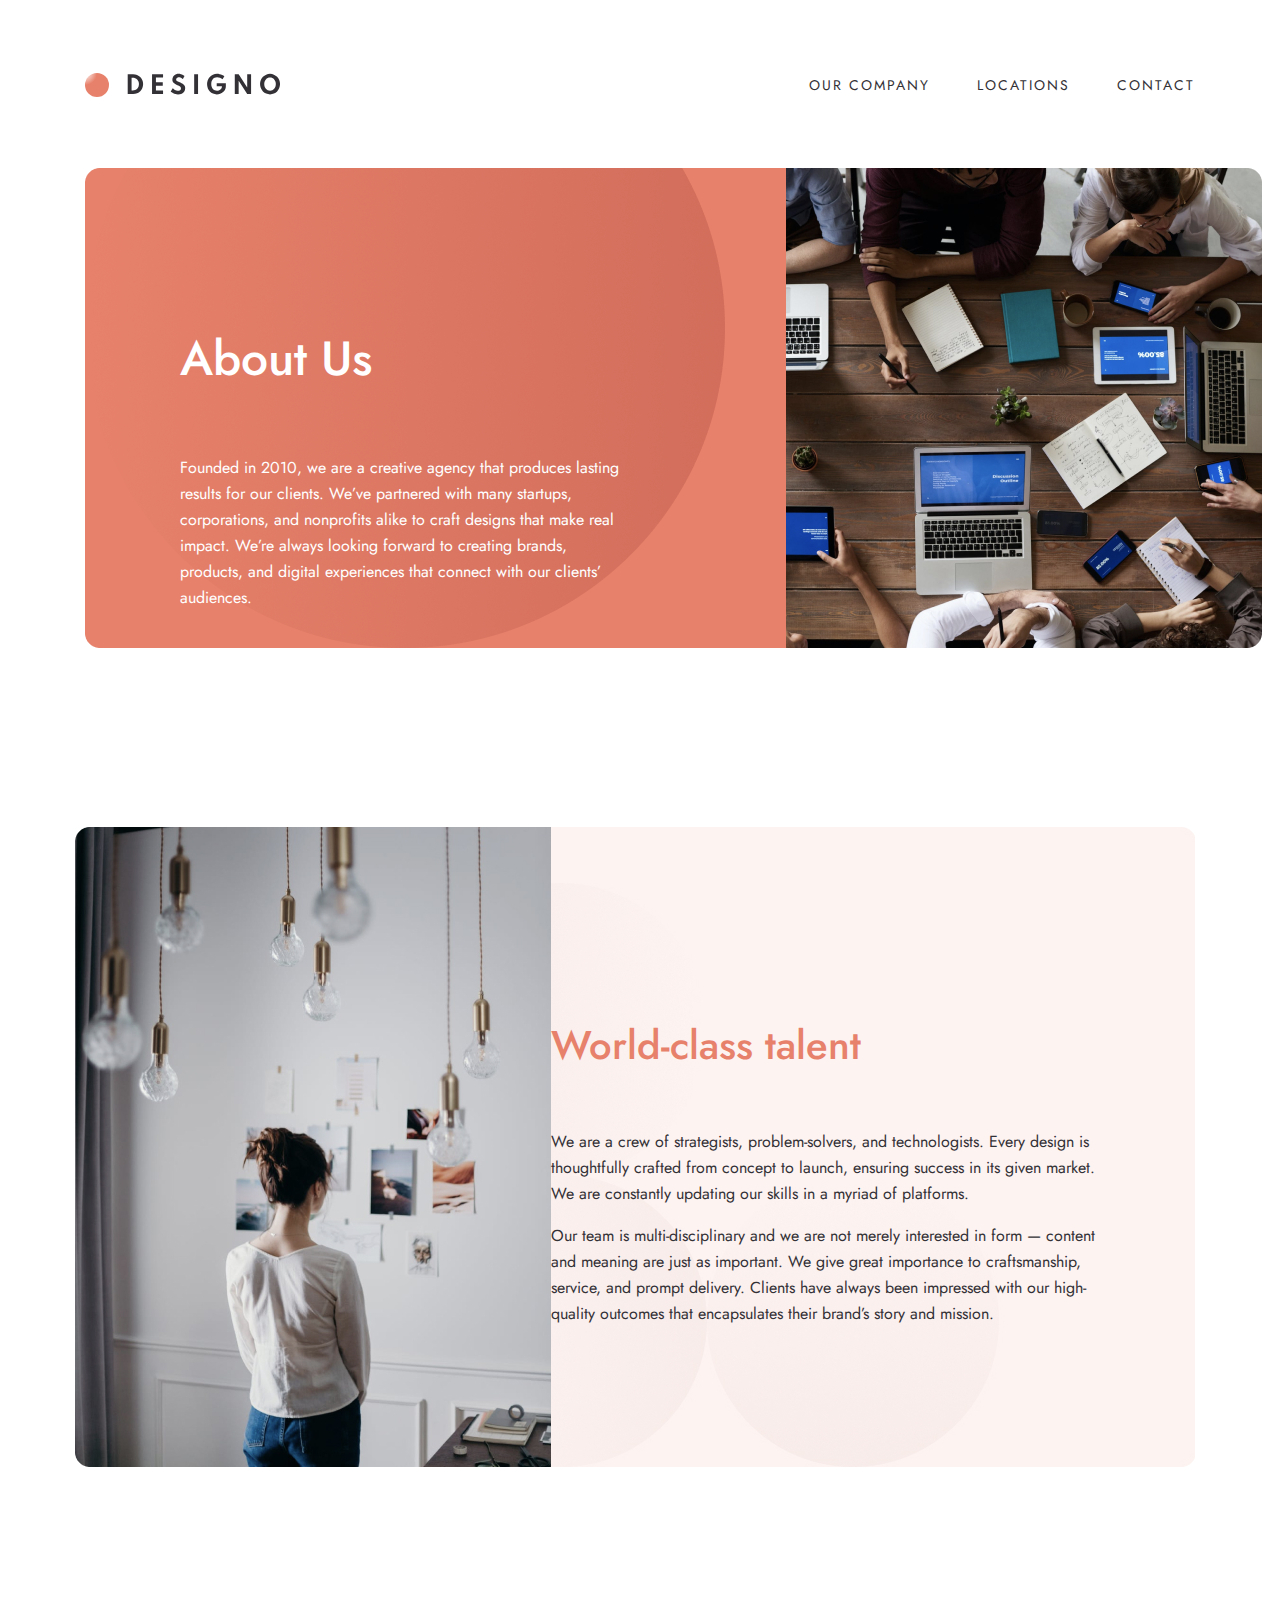
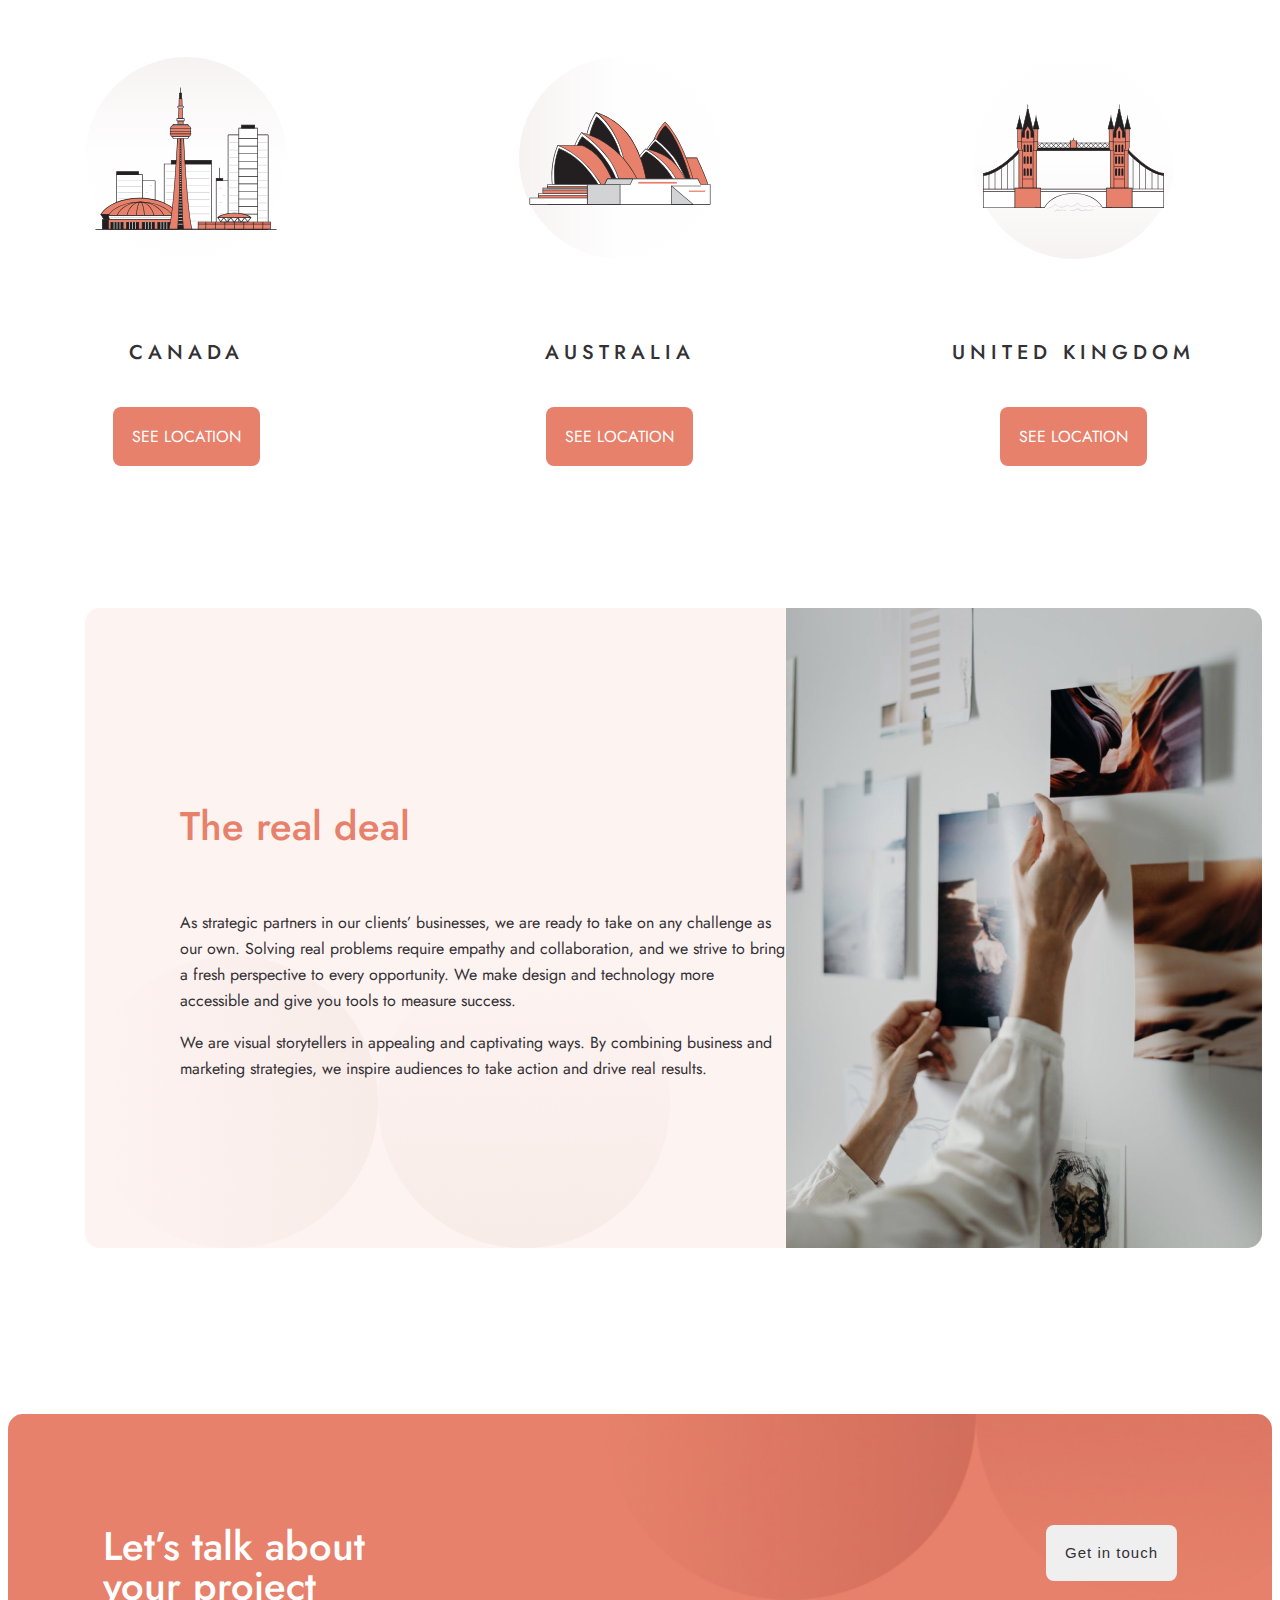
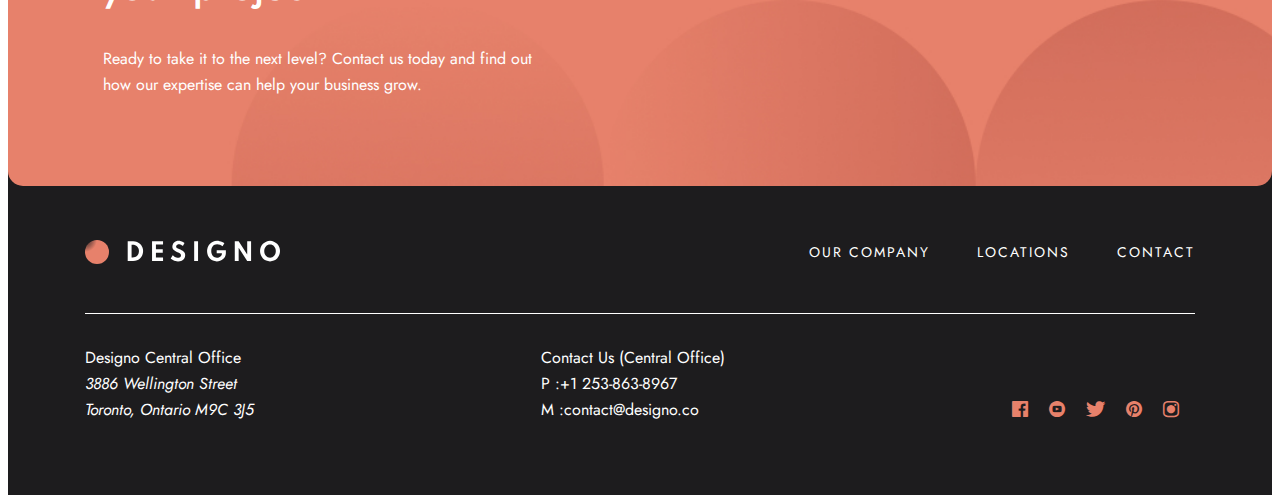
==== aboutus.html @ 5d8bebe0 "contact.html location.html" ====
<!DOCTYPE html>
<html lang="en">
<head>
    <meta charset="UTF-8">
    <meta http-equiv="X-UA-Compatible" content="IE=edge">
    <meta name="viewport" content="width=device-width, initial-scale=1.0">
    <title>designo-multi-page</title>
    <link href="https://cdn.jsdelivr.net/npm/bootstrap@5.0.2/dist/css/bootstrap.min.css" rel="stylesheet"
        integrity="sha384-EVSTQN3/azprG1Anm3QDgpJLIm9Nao0Yz1ztcQTwFspd3yD65VohhpuuCOmLASjC" crossorigin="anonymous">
    <link rel="stylesheet" href="./css/main.css">
    <link rel="icon" href="./img/logo ikon.svg">
    <link rel="stylesheet" href="./css/responsive.css">
</head>
<body>
    <header class="main-header">
        <div class="container">
            <div class="row">
                <div class="logo col-auto">
                    <a class="main-logo" href="index.html"><img src="./img/Group 13 (1).svg" alt="logo"></a>
                    <button class="menu-toggle open" onclick="openMenu()"><img src="./img/gamburger.svg" alt="toggle"></button>
                    <button class="menu-toggle close" onclick="closeMenu()"><img src="./img/iks.svg" alt="toggle"></button>
                </div>
                <nav class="main-nav col-auto">
                    <a class="main-link" href="aboutus.html">OUR COMPANY</a>
                    <a class="main-link " href="location.html">LOCATIONS</a>
                    <a class="main-link" href="contact.html">CONTACT</a>
                </nav>
            </div>

        </div>

    </header>
    <section class="aboutus aboutus-bg">
        <div class="container main-about">
            <div class="row">
                <div class="col-lg-6 about-1 ">
                    <h1 class="intro-title">About Us</h1>
                    <p class="intro-text">Founded in 2010, we are a creative agency that produces lasting results for our clients. We’ve partnered with many startups, corporations, and nonprofits alike to craft designs that make real impact. We’re always looking forward to creating brands, products, and digital experiences that connect with our clients’ audiences.</p>    
                </div>
                <div class="col-lg-6 about-img">
                    <img  src="./img/group.jpg" alt="group">
                </div>
            </div>
        </div>

    </section>
    <article class="talent">
        <div class="container talent-bg">
            <div class="row">
                <div class="col-lg-6 talent-img">
                    <img src="./img/girl.jpg" alt="girl">
                </div>
                <div class="col-lg-6 talent-world">
                    <h3 class="talent-title">World-class talent</h3>
                    <p class="talent-text">We are a crew of strategists, problem-solvers, and technologists. Every design is thoughtfully crafted from concept to launch, ensuring success in its given market. We are constantly updating our skills in a myriad of platforms.</p>  
                     <p class="talent-text"> Our team is multi-disciplinary and we are not merely interested in form — content and meaning are just as important. We give great importance to craftsmanship, service, and prompt delivery. Clients have always been impressed with our high-quality outcomes that encapsulates their brand’s story and mission.</p>  
                </div>
            </div>

        </div>
    </article>
    <section>
        <div class="container earth ">
            <div class="row">
                <div class="col-lg-4">
                    <img class="canada" src="./img/canada.svg" alt="canada">
                    <h4 class="united">CANADA</h4>
                    <a class="talent-btn" href="location.html">SEE LOCATION</a>
                </div>
                <div class="col-lg-4">
                    <img class="canada" src="./img/sydney.svg" alt="sydney">
                    <h4 class="united">AUSTRALIA</h4>
                    <a class="talent-btn" href="location.html">SEE LOCATION</a>
                </div>
                <div class="col-lg-4">
                    <img class="canada" src="./img/unitedkingdom.svg" alt="kingdom">
                    <h4 class="united">UNITED KINGDOM</h4>
                    <a class="talent-btn" href="location.html">SEE LOCATION</a>
                </div>
            </div>
        </div>
    </section>
    <!-- ============================
      Section  Deal
    ====================================-->

    <article class="deal">
        <div class="container real-deal">
            <div class="row">
                <div class="col-lg-6 deal-text ">
                    <h3 class="talent-title">The real deal</h3>
                    <p class="talent-text">As strategic partners in our clients’ businesses, we are ready to take on any challenge as our own. Solving real problems require empathy and collaboration, and we strive to bring a fresh perspective to every opportunity. We make design and technology more accessible and give you tools to measure success.</p>

                    <p class="talent-text">   We are visual storytellers in appealing and captivating ways. By combining business and marketing strategies, we inspire audiences to take action and drive real results.</p>
                </div>
                <div class="col-lg-6 deal-img">
                    <img  src="./img/picture.jpg" alt="picture">
                </div>
            </div>
        </div>

    </article>

    <!-- getin touch -->


    <section class="getintouch">
        <div class="container getin">
            <div class="row">
                <div class="col-lg-6">
                    <h3 class="get-title">Let’s talk about your project</h3>
                    <p class="get-text">Ready to take it to the next level? Contact us today and find out
                        how our expertise can help your business grow.</p>
                </div>
                <div class="col-lg-6">
                    <button class="get">Get in touch</button>
                </div>

            </div>
        </div>

    </section>

    <!-- footer -->

    <footer class="main-footer">
        <div class="container">
            <div class="row footer-row">
                <div class="logo col-auto">
                    <a class="footer-logo" href="index.html"><img src="./img/footer-logo.svg" alt="logo"></a>
                </div>
                <nav class="main-nav col-auto">
                    <a class="footer-link" href="aboutus.html">OUR COMPANY</a>
                    <a class="footer-link " href="location.html">LOCATIONS</a>
                    <a class="footer-link" href="contact.html">CONTACT</a>
                </nav>
            </div>
            <div class="row">
                <div class="col-lg-4">
                    <p class="footer-text">Designo Central Office</p>
                    <address class="footer-text">
                        3886 Wellington Street <br> Toronto, Ontario M9C 3J5
                    </address>
                </div>
                <div class="col-lg-4">
                    <p class="footer-text">Contact Us (Central Office) </p>
                    <a class="footer-text" href="tel:+1 253-863-8967">P :+1 253-863-8967</a> <br>
                    <a class="footer-text" href="mailto:contact@designo.co">M :contact@designo.co</a>
                </div>
                <div class="col-lg-4 ficon">
                    <a class="social-media" href="https://www.facebook.com/" target="_blank"><i
                            class="icon-facebook"></i></a>
                    <a class="social-media" href="https://www.youtube.com/" target="_blank"><i
                            class="icon-youtube"></i></a>
                    <a class="social-media" href="https://twitter.com/" target="_blank"><i class="icon-twetter"></i></a>
                    <a class="social-media" href="https://www.pinterest.com/" target="_blank"><i
                            class="icon-pinterest"></i></a>
                    <a class="social-media" href="https://www.instagram.com/" target="_blank"><i
                            class="icon-instagram"></i></a>

                </div>


            </div>
        </div>
        </div>

    </footer>




    <script src="https://cdn.jsdelivr.net/npm/@popperjs/core@2.9.2/dist/umd/popper.min.js"
    integrity="sha384-IQsoLXl5PILFhosVNubq5LC7Qb9DXgDA9i+tQ8Zj3iwWAwPtgFTxbJ8NT4GN1R8p"
    crossorigin="anonymous"></script>
<script src="https://cdn.jsdelivr.net/npm/bootstrap@5.0.2/dist/js/bootstrap.min.js"
    integrity="sha384-cVKIPhGWiC2Al4u+LWgxfKTRIcfu0JTxR+EQDz/bgldoEyl4H0zUF0QKbrJ0EcQF"
    crossorigin="anonymous"></script>


    <script>

        const menu = document.getElementById('mainnav');
        const header = document.getElementById('mainHeader');
    
        function openMenu() {
            menu.style.display = 'block';
            header.classList = 'main-header on';
        }
    
        function closeMenu() {
            menu.style.display = 'none';
            header.classList = 'main-header';
        }
    
        const modal = document.getElementById('requestModal');
    
        function openModal() {
            modal.style.display = 'block';
        }
    
        function closeModal() {
            modal.style.display = 'none';
        }
    
    </script>
</body>
</html>
---- css/main.css ----
@import url('https://fonts.googleapis.com/css2?family=Jost:wght@400;500&display=swap');
@import url(../css/style.css);

body{
    font-family: 'Jost', sans-serif;
}
.container{
    max-width: 1110px;
    margin:0 auto;
}
.row{
    display: flex;
    justify-content: space-between;

}
.menu-toggle{
    display: none;
}
.main-link{
    font-size: 14px;
    font-weight: 400;
    line-height: 14px;
    letter-spacing: 2px;
    text-decoration: none;
    padding-left:21px ;
    padding-right:21px;
    color: #333136;

}
.main-link:hover::after{
    transform: scaleX(1);
}
.main-link::after{
    position: absolute;
    content: "";
    width: 75px;
    height: 2px;
    background-color:black;
    margin-top:31px;
    margin-left:-79px;
    transition: transform 0.5s ease-in-out;
    transform: scaleX(0);
   

}
.main-link:hover{
     color: #333136;
}

.main-link:nth-child(3){
    padding-right:0;
}

.main-header{
    padding:65px 0 65px 0;
}

/* =============================
section1
==============================*/
.intro-bg{
    background-image: url(../img/intro-bg.jpg);
    background-repeat: no-repeat;
    padding:145px 95px;
}
.intro-title{
    font-size: 48px;
    font-weight: 500;
    line-height: 48px;
    color:white;
    width: 540px;
    
}
.intro-text{
    font-size: 16px;
    font-weight: 400;
    line-height: 26px;
    color: white;
    padding-top:40px;
    padding-bottom:40px;
    width: 445px;

}
.btn{
    font-size: 15px;
    font-weight: 500;
    line-height: 22px;
    letter-spacing: 1px;
    color: #333136;
    padding:16px 25px;
    background-color: white;
    border-radius: 8px;
    
}
.intro-image{
    height: 495px;
 
}
.btn:hover{
    background-color: #FFAD9B;
    transition: 0.7s;
    color: white;

}

/* =============================
section2
===============================*/

.services-photo{
    width: 100%;  
    border-radius: 12px;
    overflow: hidden;
}
.services-img{
    width: 100%;
    border-radius: 12px;
    overflow: hidden;
}
.services-title{
    font-size: 40px;
    font-weight: 500;
    line-height: 48px;
    letter-spacing: 2px;
    color:white;
    position: absolute;
    bottom:297px;
    left:125px;


}
.services-text{
    font-size: 15px;
    font-weight: 500;
    line-height: 22px;
    letter-spacing: 5px;
    position: absolute;
    bottom:241px;
    left:161px;
    color:white;


}

.title-1{
    bottom:118px;
    left:118px;
}
.title-2{
    bottom:138px;
    left:66px;
}
.text-1{
    bottom:70px;
    left:149px;
   
}
.text-2{
    bottom: 91px;
    left:156px;
    
}
.project{
    width: 100%;
    position: relative;
}

.project::before{
    content: "";
    position: absolute;
    top:0;
    left:0;
    right:0;
    width: 100%;
    height: 100%;
    border-radius: 12px;
    z-index: 99;
   
}
.project:hover::before{
    /* display: block; */
    /* color:red; */
    background-color: rgba(255, 173, 155, 0.8);
    transition: 0.7s ease-in-out;
    transform: scaleX(1);
    
    
    
}
.project:hover *{
    /* display: block; */
    /* color:red; */
    z-index:999 ;
}




/*========================
section4
=========================== */
.features{
    padding:160px 0 160px 0;
    text-align: center;
}
.features-title{
    font-size: 20px;
    font-weight: 500;
    line-height: 26px;
    letter-spacing: 5px;
    color: #333136;

}
.features-photo{
    margin-bottom:48px;
}
.features-text{
    font-size: 16px;
    font-weight: 400;
    line-height: 26px;
    color: #333136;
    padding-top:32px;
    width: 350px;
    
}

/* ==========================
  get in touch
===============================*/


.getin{
    background-image: url(../img/getin.jpg);
    background-repeat: no-repeat;
    background-size: cover;
    background-position: center;
    padding:72px 95px;
    border-radius: 15px;
    position: relative;
    margin-bottom:-90px;
   
  
}
.get-title{
    font-size: 40px;
    font-weight: 500;
    line-height: 40px;
    color:white;
    width: 268px;

}
.get-text{
    width: 459px;
    font-size: 16px;
    font-weight: 400;
    line-height: 26px;
    color:white;
  
}

.get{
    padding:17px 19px;
    border-radius: 8px;
    font-size: 15px;
    font-weight: 500;
    line-height: 22px;
    letter-spacing: 1px;
    border:none;
    color: #333136;
    margin-left:309px;
    margin-top:39px;
    
}
.get:hover{
    background-color:  #FFAD9B;
    color: white;
    transition: 0.7s;
    
}

/* footer */

.footer-row{
    margin-bottom:31px;
    border-bottom: 1px solid white;
    padding-bottom:40px;
}

.main-footer{
    background-color: #1D1C1E;
    padding:144px 0 72px 0;
   
}
.footer-text{
    font-size: 16px;
    font-weight: 400;
    line-height: 26px;
    color: white;
    margin:0;
    text-decoration: none;
}
.footer-link{
    font-size: 14px;
    font-weight: 400;
    line-height: 14px;
    letter-spacing: 2px;
    color: white;
    text-decoration: none;
    padding-right:21px;
    padding-left:21px;
   
    
}
.footer-link:nth-child(3){
    padding-right:0;
}
.social-media{
    margin-right:16px;
    margin-top:85px;
    color: #E7816B;
    text-decoration: none;


}
.social-media:hover{
    color: #FFAD9B;

}
.footer-link:hover::after{
    transform: scaleX(1);
}
.footer-link::after{
    position: absolute;
    content: "";
    width: 75px;
    height: 2px;
    background-color:white;
    margin-top:31px;
    margin-left:-79px;
    transition: transform 0.5s ease-in-out;
    transform: scaleX(0);
   

}

.footer-link:hover{
     color:white;
}
.ficon{
    margin-top:54px;
    text-align: end;

}


/* =========================
About us
===========================*/
/* aboutus  */
.main-about{
    background-image: url(../img/aboutus-bg.png);
    background-repeat: no-repeat;
  
}
.about-1{
    padding-top:135px;
    padding-left:95px;
}
.about-img{
    margin-right:-67px;
}
.aboutus{
    margin-bottom:160px;
    /* position: relative;  */
}
/* .aboutus-bg::before{
    content: "";
    background-image: url(../img/Rectangle.jpg);
    background-repeat: no-repeat;
    top:0;
    left:0;
    position: absolute;
} */

/* talent */
.talent-bg{
    background-image: url(../img/talant-bg.jpg);
    background-repeat: no-repeat;
    margin-bottom:160px;
}
.talent-title{
    font-size: 40px;
    font-weight: 500;
    line-height: 48px;
    color: #E7816B;
    padding-bottom:20px;
    
}
.talent-text{
    font-size: 16px;
    font-weight: 400;
    line-height: 26px;
    color: #333136;
}
.talent-world{
    padding:154px 95px 154px 0;
}
.talent-img{
    margin-left:-10px;
}

/*    earth */


.earth{
    text-align: center;
    padding-bottom:160px;
}
.canada{
    margin-bottom:48px;
   
}
.united{
    padding-bottom:32px;
    font-size: 20px;
    font-weight: 500;
    line-height: 26px;
    letter-spacing: 5px;
    color: #333136;
}
.talent-btn{
    padding:18px 19px;
    background-color:#E7816B;
    border-radius: 8px;
    text-decoration: none;
    color:white
}
.talent-btn:hover{
    background-color: #FFAD9B;
    transition: 0.7s;
    color: white;
}

/* real deal */

.real-deal{
    background-image: url(../img/deal-bg.png);
    background-repeat: no-repeat;
    
}
.deal-text{
    padding:154px 0 154px 95px;
    
}
.deal-img{
    margin-right:-67px;
}
.deal{
    padding-bottom:160px;
}
    /* ===============
    location
    ================*/
   .map{
       background-image: url(../img/bg-canada.jpg);
       background-repeat: no-repeat;
       padding:88px 190px 88px 95px;
       border-radius:15px;
   }
   .loc-text{
       width: 255px;
   }
   .carta{
       border-radius:15px;
       width: 350px;
   }
   .location-title{
       font-size: 16px;
       font-weight: 500;
       line-height: 26px;
       color: #333136;
       width: 255px;
       

   }
 
   .uk{
       width: 445px;
   }


   /* =====================
    contactus
   ============================*/

   .contact{
       background-image: url(../img/Group\ 64\ Copy.png);
       background-repeat: no-repeat;
      
   }
   .form-control{
       background-color: #E7816B;
       border:none;
       margin-left:70px;
       border-bottom: 1px solid white;
       font-family: Jost;
       font-size: 15px;
       font-weight: 500;
       line-height: 26px;
       width: 91%;
    
       
   }
   .ready{
       padding:135px 0 135px 95px;
   }
   .contact-form{
       padding-top:55px;
       padding-right:95px;
   }
  .submit-btn{
      text-align: end;
      padding-bottom: 55px;
      margin-top:24px;
      margin-right:-42px;
     
      
      
  }
  .submit:hover{
    background-color:  #FFAD9B;
    color: white;
    transition: 0.7s;

  }
  .submit{
      padding:17px 47px;
      border-radius: 8px;
      font-size: 15px;
      font-weight: 500;
      line-height: 22px;
      letter-spacing: 1px;
      border:none;
      text-transform: uppercase;
      background-color: white;
      color: #333136;
  }
  .contact-input{
    font-size: 15px;
    font-weight: 500;
    line-height: 26px;
    color:white;
    width: 91%;
    border: none;
    border-bottom: 1px solid white;
    background: transparent;
    margin-left:75px;
    opacity: 50%;
   
    
    

  }
  .contact-input:hover{
      border-bottom: 3px solid white;
      
      
  
  }
---- css/responsive.css ----
@media(max-width:1199){
    .container{
        max-width: 900px;
    }
    .about-img{
        width: 476px;
    }
}




/* @media(max-width:767){
    .menu-toggle {
        display: block;
        border: none;
        background: transparent;
    } 
    
     .intro .container{
         display: block;
     }
    .main-nav{
        display: none;
    }
    .menu-toggle{
        display: block;
        border:none;
        
    }
    .intro .container{
        display: block;
    }
   .main-nav{
       display: none;
   }
   .container{
       width: 500px;
   }
   .main-header .btn{
       display: none;

   }
   .main-header .menu-toggle.open {
    display: block;
}
.main-header .menu-toggle.close {
    display: none;
}
.main-header.on .menu-toggle.open {
    display: none;
}
.main-header.on .menu-toggle.close {
    display: block;
}
.menu-nav-link {
    display: block;
    font-size: 18px;
    padding: 15px 0;
}
.main-nav-link:after {
    bottom: 0;
    width: 50px;
    left: 50%;
    margin-left: -25px;
}
.menu-toggle {
    display: block;
    border: none;
    background: transparent;
}
} */
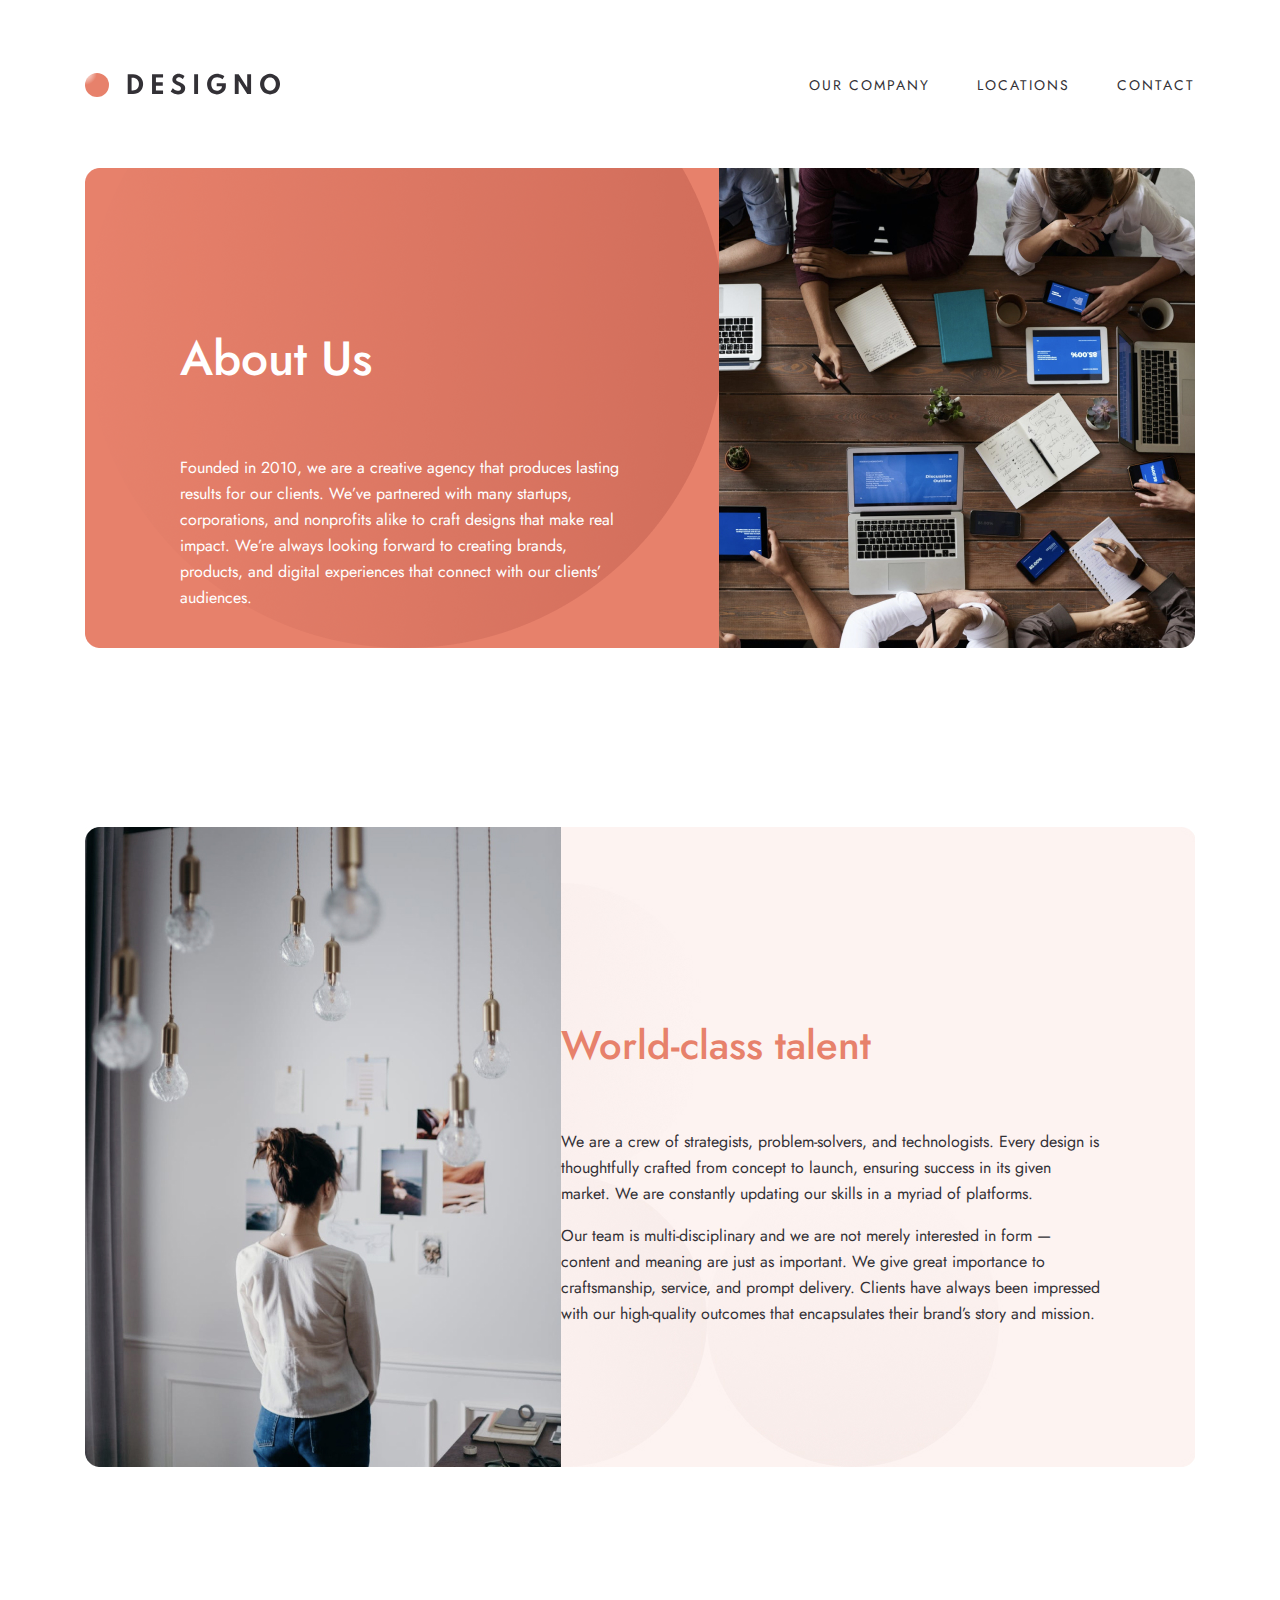
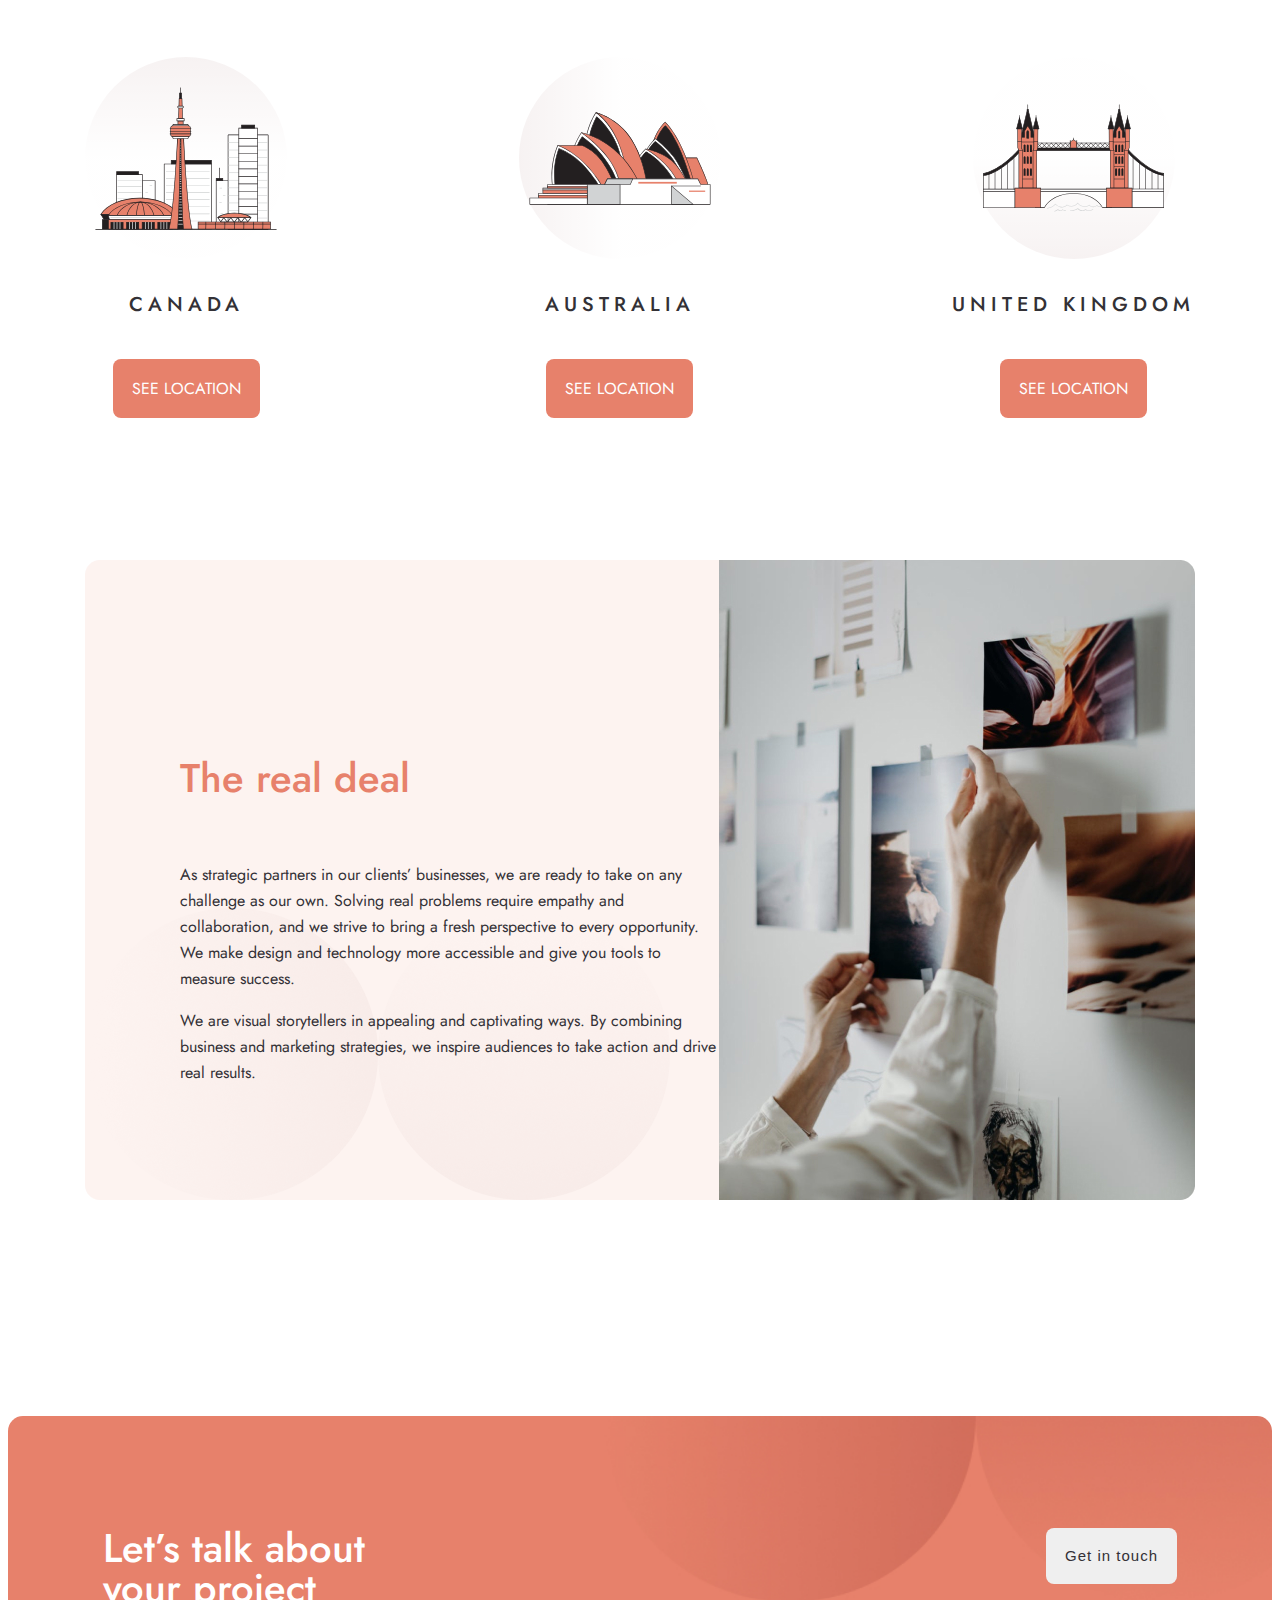
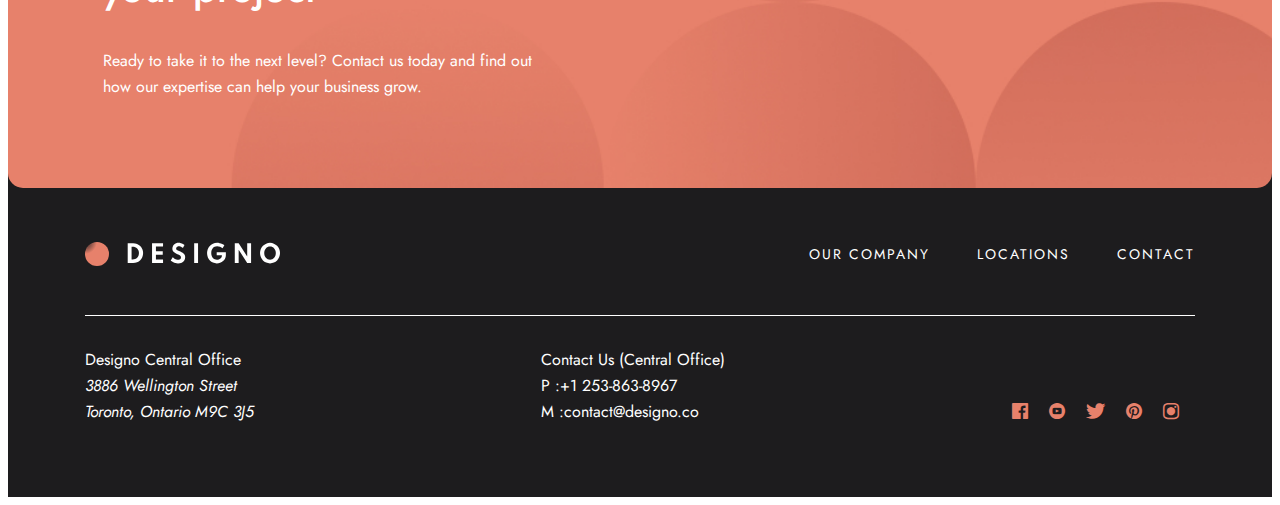
==== commit 5f1108dc: "responsive" ====
--- a/aboutus.html
+++ b/aboutus.html
@@ -1,5 +1,6 @@
 <!DOCTYPE html>
 <html lang="en">
+
 <head>
     <meta charset="UTF-8">
     <meta http-equiv="X-UA-Compatible" content="IE=edge">
@@ -10,15 +11,19 @@
     <link rel="stylesheet" href="./css/main.css">
     <link rel="icon" href="./img/logo ikon.svg">
     <link rel="stylesheet" href="./css/responsive.css">
+
 </head>
+
 <body>
     <header class="main-header">
         <div class="container">
             <div class="row">
                 <div class="logo col-auto">
                     <a class="main-logo" href="index.html"><img src="./img/Group 13 (1).svg" alt="logo"></a>
-                    <button class="menu-toggle open" onclick="openMenu()"><img src="./img/gamburger.svg" alt="toggle"></button>
-                    <button class="menu-toggle close" onclick="closeMenu()"><img src="./img/iks.svg" alt="toggle"></button>
+                    <button class="menu-toggle open" onclick="openMenu()"><img src="./img/gamburger.svg"
+                            alt="toggle"></button>
+                    <button class="menu-toggle close" onclick="closeMenu()"><img src="./img/iks.svg"
+                            alt="toggle"></button>
                 </div>
                 <nav class="main-nav col-auto">
                     <a class="main-link" href="aboutus.html">OUR COMPANY</a>
@@ -31,32 +36,53 @@
 
     </header>
     <section class="aboutus aboutus-bg">
-        <div class="container main-about">
-            <div class="row">
-                <div class="col-lg-6 about-1 ">
-                    <h1 class="intro-title">About Us</h1>
-                    <p class="intro-text">Founded in 2010, we are a creative agency that produces lasting results for our clients. We’ve partnered with many startups, corporations, and nonprofits alike to craft designs that make real impact. We’re always looking forward to creating brands, products, and digital experiences that connect with our clients’ audiences.</p>    
-                </div>
-                <div class="col-lg-6 about-img">
-                    <img  src="./img/group.jpg" alt="group">
+        <div class="container">
+            <div class=" main-about">
+                <div class="row">
+                    <div class="col-lg-6 col-md-12 ">
+                        <div class="about-1">
+                            <h1 class="intro-title">About Us</h1>
+                            <p class="intro-text">Founded in 2010, we are a creative agency that produces lasting
+                                results
+                                for our clients. We’ve partnered with many startups, corporations, and nonprofits alike
+                                to
+                                craft designs that make real impact. We’re always looking forward to creating brands,
+                                products, and digital experiences that connect with our clients’ audiences.</p>
+                        </div>
+                    </div>
+                    <div class="col-lg-6 col-md-12 about-box ">
+                        <img class="about-img" src="./img/group.jpg" alt="group">
+
+                    </div>
                 </div>
             </div>
         </div>
 
     </section>
     <article class="talent">
-        <div class="container talent-bg">
-            <div class="row">
-                <div class="col-lg-6 talent-img">
-                    <img src="./img/girl.jpg" alt="girl">
-                </div>
-                <div class="col-lg-6 talent-world">
-                    <h3 class="talent-title">World-class talent</h3>
-                    <p class="talent-text">We are a crew of strategists, problem-solvers, and technologists. Every design is thoughtfully crafted from concept to launch, ensuring success in its given market. We are constantly updating our skills in a myriad of platforms.</p>  
-                     <p class="talent-text"> Our team is multi-disciplinary and we are not merely interested in form — content and meaning are just as important. We give great importance to craftsmanship, service, and prompt delivery. Clients have always been impressed with our high-quality outcomes that encapsulates their brand’s story and mission.</p>  
-                </div>
-            </div>
-
+        <div class="container ">
+            <div class="talent-bg">
+                <div class="row">
+                    <div class="col-lg-6 col-md-12 ">
+                        <img class="about-img" src="./img/girl.jpg" alt="girl">
+                    </div>
+                    <div class="col-lg-6 col-md-12  about-boxes  ">
+                        <div class="talent-world">
+                            <h3 class="talent-title">World-class talent</h3>
+                            <p class="talent-text">We are a crew of strategists, problem-solvers, and technologists.
+                                Every
+                                design is thoughtfully crafted from concept to launch, ensuring success in its given
+                                market.
+                                We are constantly updating our skills in a myriad of platforms.</p>
+                            <p class="talent-text"> Our team is multi-disciplinary and we are not merely interested in
+                                form
+                                — content and meaning are just as important. We give great importance to craftsmanship,
+                                service, and prompt delivery. Clients have always been impressed with our high-quality
+                                outcomes that encapsulates their brand’s story and mission.</p>
+                        </div>
+                    </div>
+                </div>
+            </div>
         </div>
     </article>
     <section>
@@ -85,16 +111,29 @@
     ====================================-->
 
     <article class="deal">
-        <div class="container real-deal">
-            <div class="row">
-                <div class="col-lg-6 deal-text ">
-                    <h3 class="talent-title">The real deal</h3>
-                    <p class="talent-text">As strategic partners in our clients’ businesses, we are ready to take on any challenge as our own. Solving real problems require empathy and collaboration, and we strive to bring a fresh perspective to every opportunity. We make design and technology more accessible and give you tools to measure success.</p>
-
-                    <p class="talent-text">   We are visual storytellers in appealing and captivating ways. By combining business and marketing strategies, we inspire audiences to take action and drive real results.</p>
-                </div>
-                <div class="col-lg-6 deal-img">
-                    <img  src="./img/picture.jpg" alt="picture">
+        <div class="container ">
+            <div class="real-deal">
+                <div class="row">
+                    <div class="col-lg-6 col-md-12">
+                        <div class="deal-text">
+                            <h3 class="talent-title">The real deal</h3>
+                            <p class="talent-text">As strategic partners in our clients’ businesses, we are ready to
+                                take on
+                                any challenge as our own. Solving real problems require empathy and collaboration, and
+                                we
+                                strive to bring a fresh perspective to every opportunity. We make design and technology
+                                more
+                                accessible and give you tools to measure success.</p>
+
+                            <p class="talent-text"> We are visual storytellers in appealing and captivating ways. By
+                                combining business and marketing strategies, we inspire audiences to take action and
+                                drive
+                                real results.</p>
+                        </div>
+                    </div>
+                    <div class="col-lg-6 col-md-12 about-box">
+                        <img class="about-img" src="./img/picture.jpg" alt="picture">
+                    </div>
                 </div>
             </div>
         </div>
@@ -113,7 +152,9 @@
                         how our expertise can help your business grow.</p>
                 </div>
                 <div class="col-lg-6">
-                    <button class="get">Get in touch</button>
+                    <div class="get-btn">
+                        <button class="get">Get in touch</button>
+                    </div>
                 </div>
 
             </div>
@@ -125,7 +166,8 @@
 
     <footer class="main-footer">
         <div class="container">
-            <div class="row footer-row">
+            <div class="row footer-row ">
+
                 <div class="logo col-auto">
                     <a class="footer-logo" href="index.html"><img src="./img/footer-logo.svg" alt="logo"></a>
                 </div>
@@ -136,18 +178,18 @@
                 </nav>
             </div>
             <div class="row">
-                <div class="col-lg-4">
+                <div class="col-lg-4  col-md-4">
                     <p class="footer-text">Designo Central Office</p>
                     <address class="footer-text">
                         3886 Wellington Street <br> Toronto, Ontario M9C 3J5
                     </address>
                 </div>
-                <div class="col-lg-4">
+                <div class="col-lg-4 col-md-4">
                     <p class="footer-text">Contact Us (Central Office) </p>
                     <a class="footer-text" href="tel:+1 253-863-8967">P :+1 253-863-8967</a> <br>
                     <a class="footer-text" href="mailto:contact@designo.co">M :contact@designo.co</a>
                 </div>
-                <div class="col-lg-4 ficon">
+                <div class="col-lg-4  col-md-4 ficon">
                     <a class="social-media" href="https://www.facebook.com/" target="_blank"><i
                             class="icon-facebook"></i></a>
                     <a class="social-media" href="https://www.youtube.com/" target="_blank"><i
@@ -159,9 +201,10 @@
                             class="icon-instagram"></i></a>
 
                 </div>
-
-
-            </div>
+            </div>
+        </div>
+
+        </div>
         </div>
         </div>
 
@@ -171,38 +214,39 @@
 
 
     <script src="https://cdn.jsdelivr.net/npm/@popperjs/core@2.9.2/dist/umd/popper.min.js"
-    integrity="sha384-IQsoLXl5PILFhosVNubq5LC7Qb9DXgDA9i+tQ8Zj3iwWAwPtgFTxbJ8NT4GN1R8p"
-    crossorigin="anonymous"></script>
-<script src="https://cdn.jsdelivr.net/npm/bootstrap@5.0.2/dist/js/bootstrap.min.js"
-    integrity="sha384-cVKIPhGWiC2Al4u+LWgxfKTRIcfu0JTxR+EQDz/bgldoEyl4H0zUF0QKbrJ0EcQF"
-    crossorigin="anonymous"></script>
+        integrity="sha384-IQsoLXl5PILFhosVNubq5LC7Qb9DXgDA9i+tQ8Zj3iwWAwPtgFTxbJ8NT4GN1R8p"
+        crossorigin="anonymous"></script>
+    <script src="https://cdn.jsdelivr.net/npm/bootstrap@5.0.2/dist/js/bootstrap.min.js"
+        integrity="sha384-cVKIPhGWiC2Al4u+LWgxfKTRIcfu0JTxR+EQDz/bgldoEyl4H0zUF0QKbrJ0EcQF"
+        crossorigin="anonymous"></script>
 
 
     <script>
 
         const menu = document.getElementById('mainnav');
         const header = document.getElementById('mainHeader');
-    
+
         function openMenu() {
             menu.style.display = 'block';
             header.classList = 'main-header on';
         }
-    
+
         function closeMenu() {
             menu.style.display = 'none';
             header.classList = 'main-header';
         }
-    
+
         const modal = document.getElementById('requestModal');
-    
+
         function openModal() {
             modal.style.display = 'block';
         }
-    
+
         function closeModal() {
             modal.style.display = 'none';
         }
-    
+
     </script>
 </body>
+
 </html>--- a/css/main.css
+++ b/css/main.css
@@ -68,7 +68,7 @@
     font-weight: 500;
     line-height: 48px;
     color:white;
-    width: 540px;
+    max-width: 540px;
     
 }
 .intro-text{
@@ -78,7 +78,7 @@
     color: white;
     padding-top:40px;
     padding-bottom:40px;
-    width: 445px;
+    max-width: 445px;
 
 }
 .btn{
@@ -102,7 +102,22 @@
     color: white;
 
 }
-
+.intro{
+    position: relative;
+
+}
+.intro-bg::after{
+    content: "";
+    background-image: url(../img/intro-bg.png);
+    background-repeat: no-repeat;
+    background-size: cover;
+    position: absolute;
+    bottom:0;
+    right: 0;
+    left:55%;
+    transform: translateY(35%);
+    z-index: -3;
+}
 /* =============================
 section2
 ===============================*/
@@ -220,7 +235,7 @@
     line-height: 26px;
     color: #333136;
     padding-top:32px;
-    width: 350px;
+ 
     
 }
 
@@ -267,9 +282,12 @@
     letter-spacing: 1px;
     border:none;
     color: #333136;
-    margin-left:309px;
-    margin-top:39px;
-    
+   
+    
+}
+.get-btn{
+    text-align: end;
+    margin-top:40px;
 }
 .get:hover{
     background-color:  #FFAD9B;
@@ -366,13 +384,18 @@
     padding-top:135px;
     padding-left:95px;
 }
-.about-img{
-    margin-right:-67px;
-}
+
 .aboutus{
     margin-bottom:160px;
     /* position: relative;  */
 }
+.about-box{
+    text-align: end;
+}
+.about-boxes{
+    text-align: start;
+}
+
 /* .aboutus-bg::before{
     content: "";
     background-image: url(../img/Rectangle.jpg);
@@ -416,10 +439,7 @@
     text-align: center;
     padding-bottom:160px;
 }
-.canada{
-    margin-bottom:48px;
-   
-}
+
 .united{
     padding-bottom:32px;
     font-size: 20px;
--- a/css/responsive.css
+++ b/css/responsive.css
@@ -3,14 +3,151 @@
         max-width: 900px;
     }
     .about-img{
-        width: 476px;
-    }
-}
-
-
-
-
-/* @media(max-width:767){
+        width: 100%;
+    }
+  
+    
+    /* about us */
+
+    .about-img{
+        text-align: end;
+        width: 100%;
+
+    }
+    .aboutus-bg .intro-text{
+        width: 393px;
+
+    }
+   .deal-img{
+       width: 554px;
+   }
+   .deal-text{
+       width: 471px;
+   }
+   .featute-text{
+       width: 290px;
+   }
+   .intro-text{
+       width: 370px;
+   }
+ 
+   
+
+}
+
+
+
+@media(max-width:991px){
+    .container{
+        max-width: 700px;
+    }
+    .intro-title{
+        text-align: center;
+    }
+    .intro-text{
+        text-align: center;
+        width: 548px;
+    }
+    .intro-btn{
+        text-align: center;
+    }
+    .intro-bg{
+        padding-top:60px;
+        background-size: cover;
+        padding-bottom:0;
+        margin-bottom:120px;
+        border-radius: 15px;
+       
+    }
+    .telefon{
+        text-align: center;
+        margin-top:90px;
+        overflow: hidden;
+        height: 389px;
+    }
+    .project{
+        margin-top:12px;
+        margin-bottom:12px;
+       
+        object-fit: cover;
+    }
+    .services-img{
+       height: 200px;
+        width: 689px;
+       
+         
+    }
+    .services-photo{
+        height: 200px;
+        width: 689px;
+
+
+    }
+    .services-title {
+        bottom: 70px;
+        left: 191px;
+    }
+    .text-1 {
+        bottom: 25px;
+        left: 231px;
+
+    }
+    .text-2 {
+        bottom: 34px;
+        left: 259px;
+    }
+    .services-text{
+        bottom: 33px;
+        left: 235px;
+    }
+    .get-btn{
+        text-align: center;
+    }
+    .features-col{
+        display: flex;
+    }
+    .footer-box{
+        display: flex;
+    }
+    .contact{
+        background-size: cover;
+    }
+    .ready{
+        padding-bottom:32px;
+    }
+    .carta{
+        width: 100%;
+        height: 326px;
+        margin-bottom:24px;
+    }
+    .about-img{
+        width: 100%;
+        overflow: hidden;
+    }
+    .about-1{
+        padding-top:58px 0 58px 0;
+       
+    }
+    .main-about{
+        border-radius:15px;
+
+    }
+}
+@media(max-width:767){
+    .container{
+        max-width: 500px;
+
+    }
+    .about-img{
+        width: 100%;
+        overflow: hidden;
+        object-fit: conten;
+    }
+}
+
+
+
+@media(max-width:767){
     .menu-toggle {
         display: block;
         border: none;
@@ -69,4 +206,4 @@
     border: none;
     background: transparent;
 }
-} */+}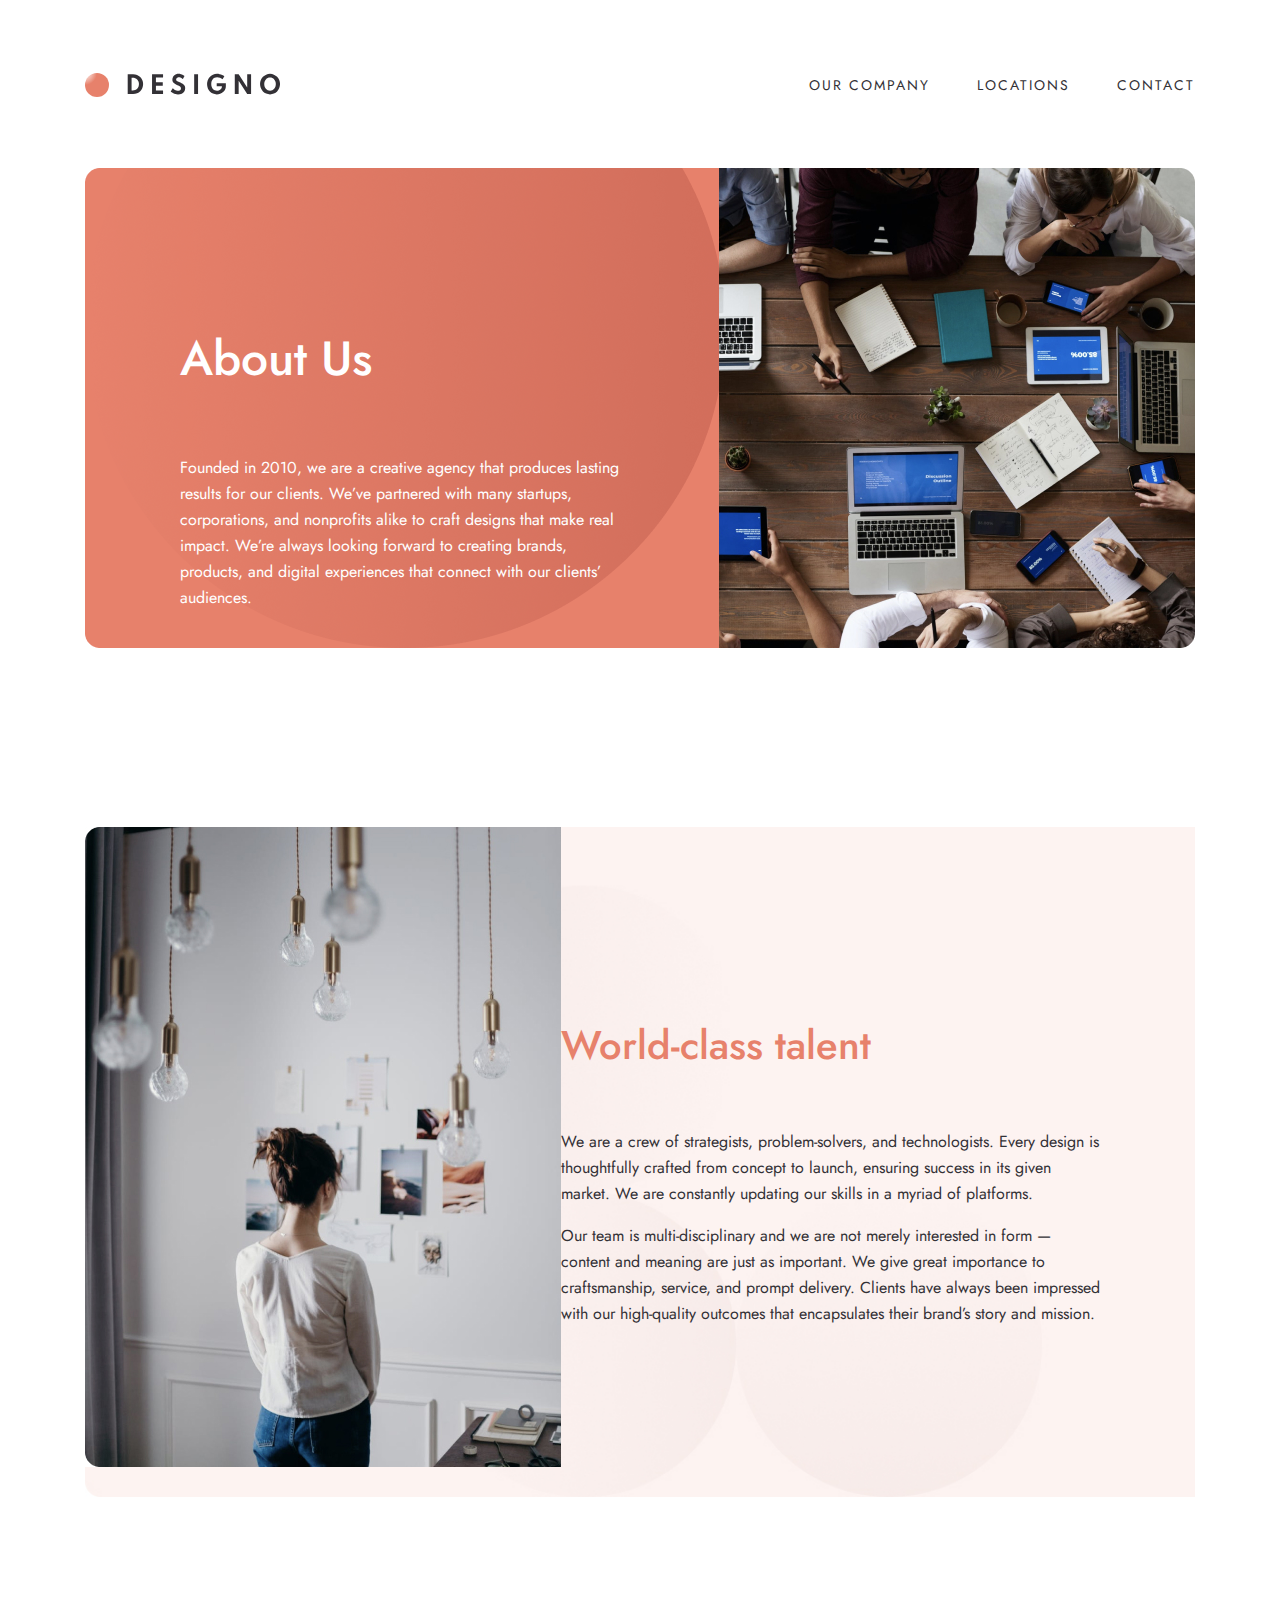
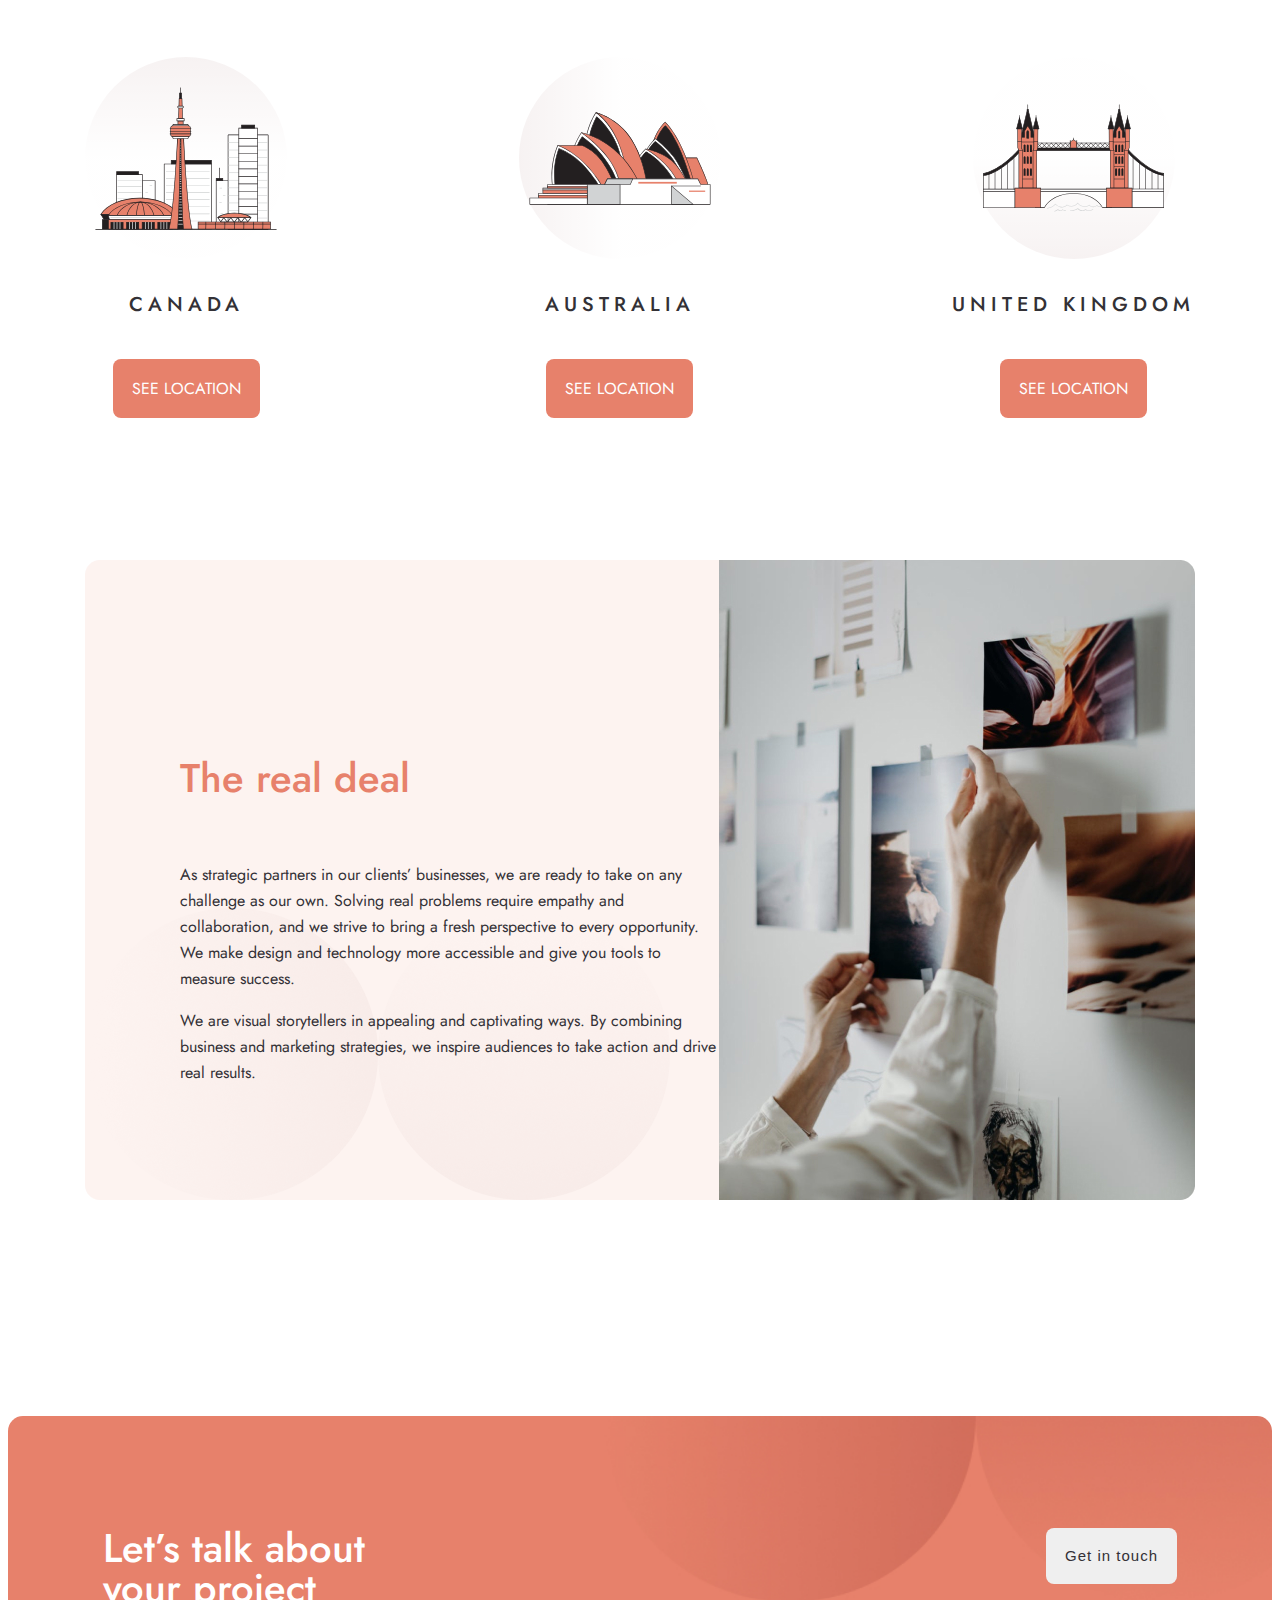
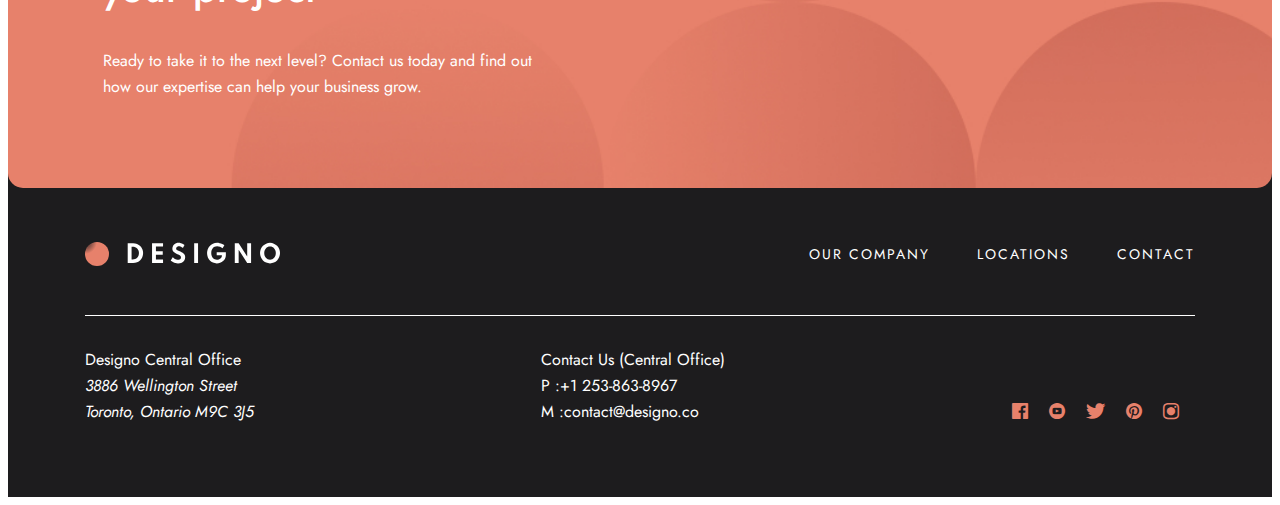
==== commit 30d23ca7: "responsive" ====
--- a/aboutus.html
+++ b/aboutus.html
@@ -51,7 +51,7 @@
                         </div>
                     </div>
                     <div class="col-lg-6 col-md-12 about-box ">
-                        <img class="about-img" src="./img/group.jpg" alt="group">
+                        <img class="about-img" src="./img/group.jpg"  alt="group">
 
                     </div>
                 </div>
@@ -88,18 +88,18 @@
     <section>
         <div class="container earth ">
             <div class="row">
-                <div class="col-lg-4">
-                    <img class="canada" src="./img/canada.svg" alt="canada">
+                <div class="col-lg-4 col-md-12">
+                    <img class="city" src="./img/canada.svg" alt="canada">
                     <h4 class="united">CANADA</h4>
                     <a class="talent-btn" href="location.html">SEE LOCATION</a>
                 </div>
-                <div class="col-lg-4">
-                    <img class="canada" src="./img/sydney.svg" alt="sydney">
+                <div class="col-lg-4 col-md-12">
+                    <img class="city" src="./img/sydney.svg" alt="sydney">
                     <h4 class="united">AUSTRALIA</h4>
                     <a class="talent-btn" href="location.html">SEE LOCATION</a>
                 </div>
-                <div class="col-lg-4">
-                    <img class="canada" src="./img/unitedkingdom.svg" alt="kingdom">
+                <div class="col-lg-4 col-md-12">
+                    <img class="city" src="./img/unitedkingdom.svg" alt="kingdom">
                     <h4 class="united">UNITED KINGDOM</h4>
                     <a class="talent-btn" href="location.html">SEE LOCATION</a>
                 </div>
@@ -132,7 +132,7 @@
                         </div>
                     </div>
                     <div class="col-lg-6 col-md-12 about-box">
-                        <img class="about-img" src="./img/picture.jpg" alt="picture">
+                        <img class="about-img" src="./img/picture.jpg"  alt="picture">
                     </div>
                 </div>
             </div>
@@ -162,53 +162,56 @@
 
     </section>
 
-    <!-- footer -->
-
-    <footer class="main-footer">
-        <div class="container">
-            <div class="row footer-row ">
-
-                <div class="logo col-auto">
+   <!-- footer -->
+
+   <footer class="main-footer">
+    <div class="container">
+        <div class="row footer-row text-center">
+           
+                <div class="logo col-auto mb-5 text-center">
                     <a class="footer-logo" href="index.html"><img src="./img/footer-logo.svg" alt="logo"></a>
                 </div>
-                <nav class="main-nav col-auto">
+                <nav class="main-nav col-auto text-center ">
                     <a class="footer-link" href="aboutus.html">OUR COMPANY</a>
                     <a class="footer-link " href="location.html">LOCATIONS</a>
                     <a class="footer-link" href="contact.html">CONTACT</a>
                 </nav>
             </div>
             <div class="row">
-                <div class="col-lg-4  col-md-4">
+                <div class="col-lg-4 col-md-4 col-sm-4 col-sm-12 text-center mt-5">
+                   
                     <p class="footer-text">Designo Central Office</p>
                     <address class="footer-text">
                         3886 Wellington Street <br> Toronto, Ontario M9C 3J5
                     </address>
-                </div>
-                <div class="col-lg-4 col-md-4">
+                 
+                </div>
+                <div class="col-lg-4 col-md-4 col-sm-4 col-sm-12 text-center mt-5">
                     <p class="footer-text">Contact Us (Central Office) </p>
                     <a class="footer-text" href="tel:+1 253-863-8967">P :+1 253-863-8967</a> <br>
                     <a class="footer-text" href="mailto:contact@designo.co">M :contact@designo.co</a>
                 </div>
-                <div class="col-lg-4  col-md-4 ficon">
-                    <a class="social-media" href="https://www.facebook.com/" target="_blank"><i
-                            class="icon-facebook"></i></a>
-                    <a class="social-media" href="https://www.youtube.com/" target="_blank"><i
-                            class="icon-youtube"></i></a>
-                    <a class="social-media" href="https://twitter.com/" target="_blank"><i class="icon-twetter"></i></a>
-                    <a class="social-media" href="https://www.pinterest.com/" target="_blank"><i
-                            class="icon-pinterest"></i></a>
-                    <a class="social-media" href="https://www.instagram.com/" target="_blank"><i
-                            class="icon-instagram"></i></a>
-
-                </div>
-            </div>
-        </div>
-
-        </div>
-        </div>
-        </div>
-
-    </footer>
+                <div class="col-lg-4 col-md-4 col-sm-4 col-sm-12 text-center">
+                    <div class="ficon">
+                        <a class="social-media" href="https://www.facebook.com/" target="_blank"><i
+                                class="icon-facebook"></i></a>
+                        <a class="social-media" href="https://www.youtube.com/" target="_blank"><i
+                                class="icon-youtube"></i></a>
+                        <a class="social-media" href="https://twitter.com/" target="_blank"><i
+                                class="icon-twetter"></i></a>
+                        <a class="social-media" href="https://www.pinterest.com/" target="_blank"><i
+                                class="icon-pinterest"></i></a>
+                        <a class="social-media" href="https://www.instagram.com/" target="_blank"><i
+                                class="icon-instagram"></i></a>
+                    </div>
+                </div>
+
+            
+        </div>
+    </div>
+    </div>
+
+</footer>
 
 
 
--- a/css/main.css
+++ b/css/main.css
@@ -409,6 +409,7 @@
 .talent-bg{
     background-image: url(../img/talant-bg.jpg);
     background-repeat: no-repeat;
+    background-size: cover;
     margin-bottom:160px;
 }
 .talent-title{
--- a/css/responsive.css
+++ b/css/responsive.css
@@ -43,6 +43,7 @@
     }
     .intro-title{
         text-align: center;
+        
     }
     .intro-text{
         text-align: center;
@@ -68,37 +69,47 @@
     .project{
         margin-top:12px;
         margin-bottom:12px;
-       
+        height: 62%;
         object-fit: cover;
     }
     .services-img{
-       height: 200px;
-        width: 689px;
-       
+        width: 100%;
+        height: 62%;
          
     }
     .services-photo{
-        height: 200px;
-        width: 689px;
+        /* height: 200px; */
+        width: 100%;
+        height: 62%;
 
 
     }
     .services-title {
-        bottom: 70px;
+        bottom: 343px;
         left: 191px;
     }
-    .text-1 {
-        bottom: 25px;
+    .project .text-1 {
+        bottom: 191px;
         left: 231px;
 
     }
-    .text-2 {
-        bottom: 34px;
+     .project .text-2 {
+        bottom: 193px;
         left: 259px;
     }
     .services-text{
-        bottom: 33px;
+        bottom: 291px;
         left: 235px;
+    }
+    .project .title-1{
+        bottom:244px;
+    }
+    .project .title-2{
+        bottom: 241px;
+        left: 163px;
+    }
+    .project::before{
+        height: 62%;
     }
     .get-btn{
         text-align: center;
@@ -121,33 +132,81 @@
         margin-bottom:24px;
     }
     .about-img{
-        width: 100%;
+        width: 676px;
         overflow: hidden;
+        height: 424px;
+      
+    }
+    .city{
+        margin-top:30px;
     }
     .about-1{
-        padding-top:58px 0 58px 0;
+        padding:68px;
+        text-align: center;
        
     }
     .main-about{
         border-radius:15px;
 
     }
+    .map{
+        order:-1;
+    }
+    .united{
+        padding-bottom:68px;
+        padding-top:20px;
+    }
+    
+    .talent-world{
+        text-align: center;
+        padding:68px 47px;
+        border-radius:15px;
+    }
+    .deal-text{
+        text-align: center;
+        padding:68px;
+    }
+    .talent-bg{
+        background-size: cover;
+    }
+    .features-box{
+        text-align: left;
+        padding-left:20px;
+    }
+    
 }
 @media(max-width:767){
     .container{
         max-width: 500px;
 
     }
-    .about-img{
-        width: 100%;
-        overflow: hidden;
-        object-fit: conten;
-    }
-}
-
-
-
-@media(max-width:767){
+    .services-img{
+        width: 668px;
+    }
+    .project .services-img{
+        width: 665px;
+    }
+    .services-photo{
+        width: 100%;
+    }
+    .canada{
+        margin-top:50px;
+    }
+    .get-text{
+        width: 401px;
+    }
+    .talent .about-img{
+        width: 525px;
+    }
+
+  
+   
+}
+@media(max-width:565){
+   .location .map{
+       padding-top:30px;
+   }
+
     .menu-toggle {
         display: block;
         border: none;
@@ -159,6 +218,12 @@
      }
     .main-nav{
         display: none;
+        position: absolute;
+        top:88px;
+        left:24px;
+        right:24px;
+        background-color: black;
+        border-radius:4px;
     }
     .menu-toggle{
         display: block;
@@ -174,10 +239,7 @@
    .container{
        width: 500px;
    }
-   .main-header .btn{
-       display: none;
-
-   }
+   
    .main-header .menu-toggle.open {
     display: block;
 }
@@ -190,12 +252,12 @@
 .main-header.on .menu-toggle.close {
     display: block;
 }
-.menu-nav-link {
+.main-link {
     display: block;
     font-size: 18px;
     padding: 15px 0;
 }
-.main-nav-link:after {
+.main-link:after {
     bottom: 0;
     width: 50px;
     left: 50%;
@@ -206,4 +268,87 @@
     border: none;
     background: transparent;
 }
+
+.features-col{
+    display: block;
+}
+.features-box{
+    text-align: center;
+}
+.ficon{
+    text-align: center;
+}
+.footer-link{
+    display: flex;
+    margin-bottom:32px;
+    margin-left:211px;
+}
+.footer-row{
+    flex-direction: column;
+    border-bottom: none;
+}
+.logo{
+    border-bottom: 1px solid white;
+    padding-bottom: 20px;
+}
+.map{
+    background-size: cover;
+}
+
+}
+@media(max-width:480px){
+    .intro-title{
+        font-size: 28px;
+        line-height: 30px;
+    }
+    .intro-text{
+        width: 100%;
+    }
+    .intro-image {
+        height: 394px;
+        width: 187px;
+    }
+    .services-title {
+        bottom: 162px;
+        left: 94px;
+        font-size: 27px;
+    }
+    .services-text {
+        bottom: 135px;
+        left: 102px;
+        font-size: 13px;
+
+    }
+    .project .title-1 {
+        bottom: 114px;
+    }
+    .project .text-1 {
+        bottom: 89px;
+        left: 104px;
+    }
+    .project .title-2 {
+        bottom: 111px;
+        left: 62px;
+    }
+
+    .project .text-2 {
+        bottom: 79px;
+        left: 107px;
+    }
+    .features-col{
+        display: block;
+       
+    }
+    .features-box{
+        text-align: center;
+    }
+    .get-text{
+        width: 244px;
+    }
+    .get-title{
+        font-size: 35px;
+    }
+    .contact .intro-text{
+        width: 256px;
+    }
 }